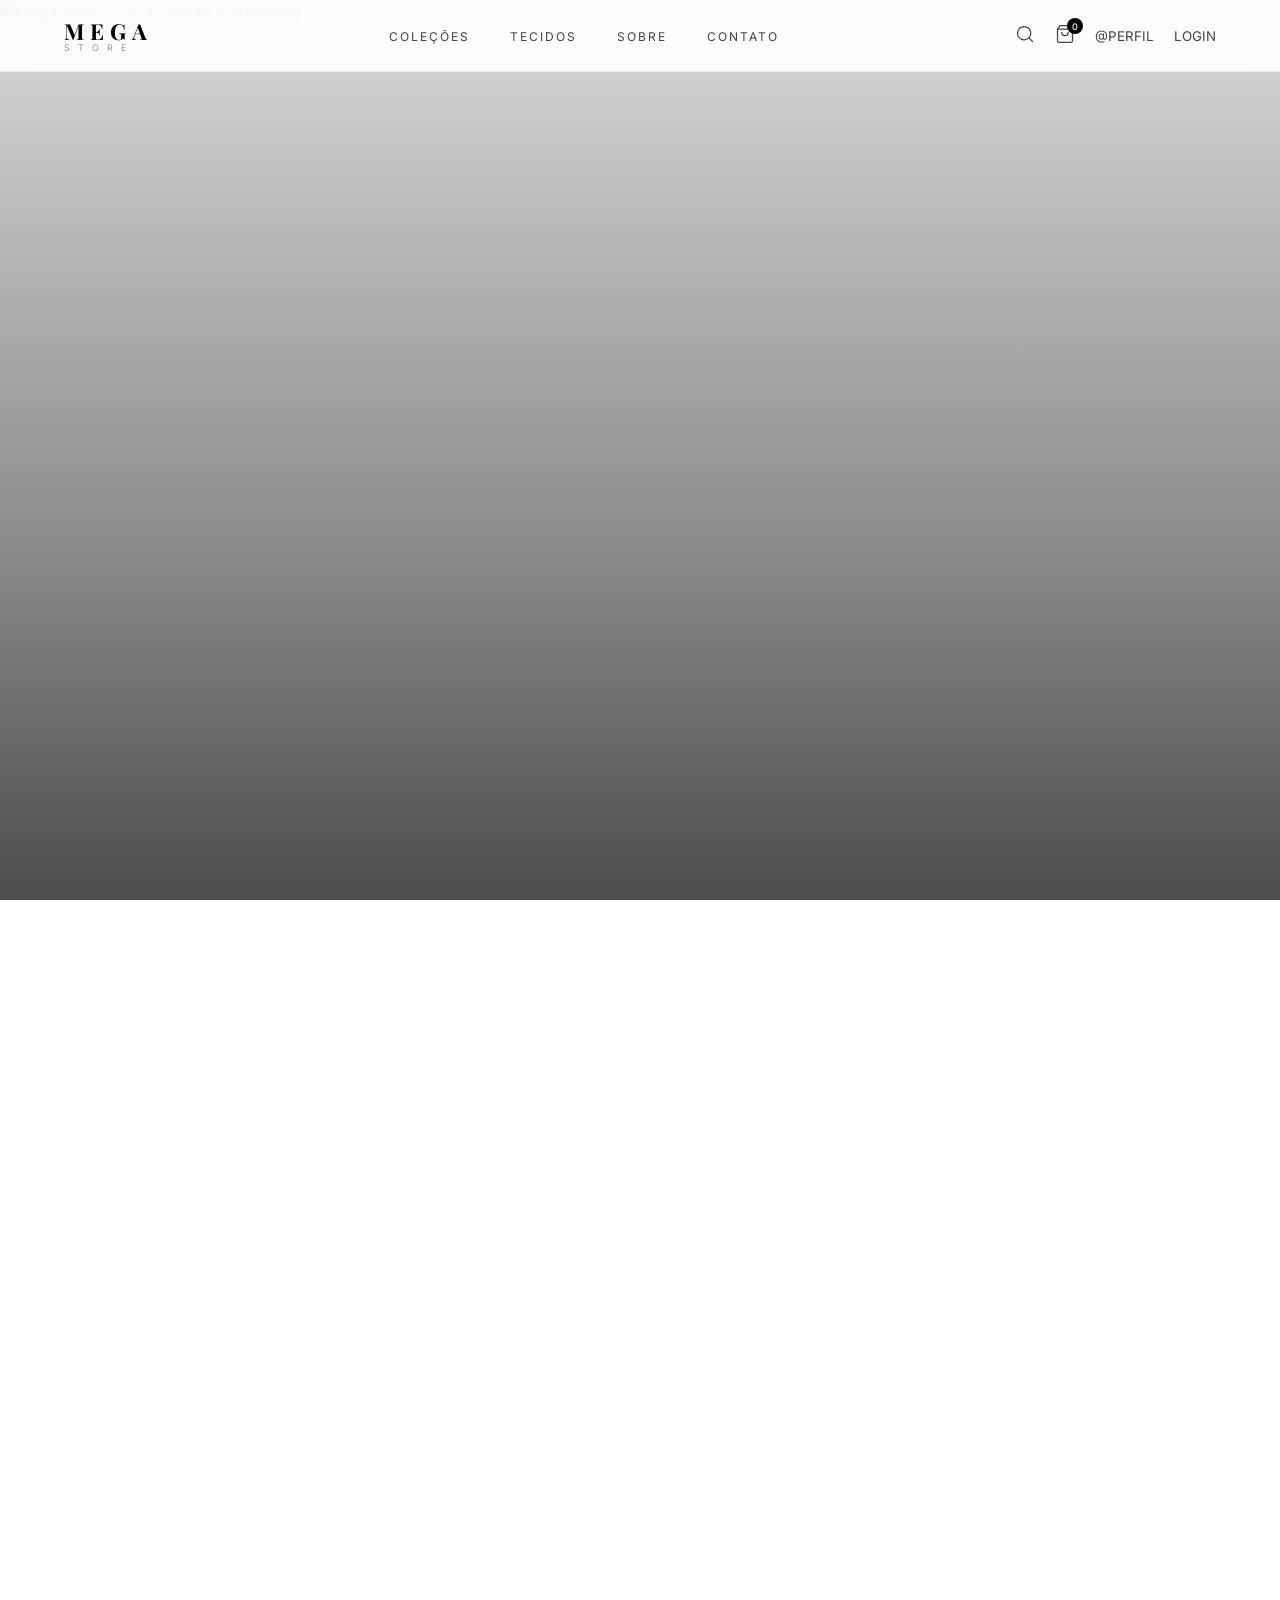
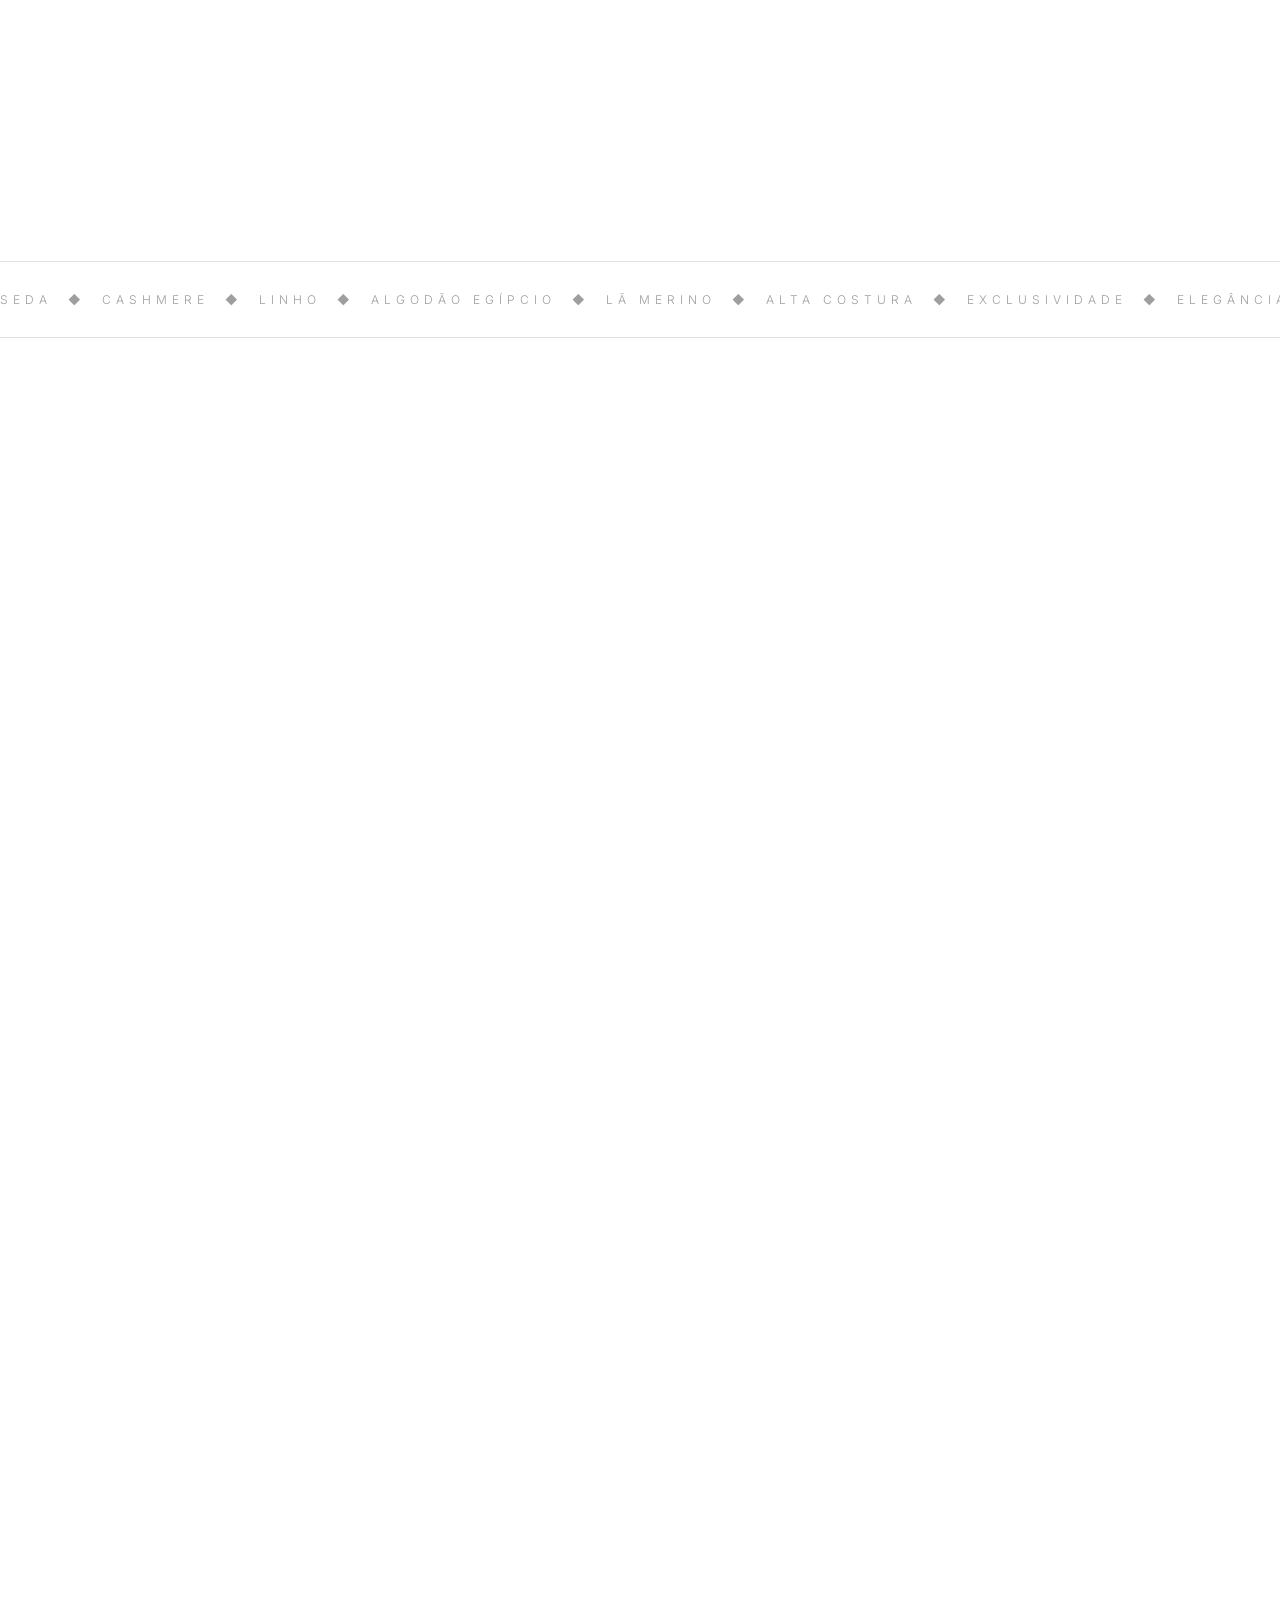
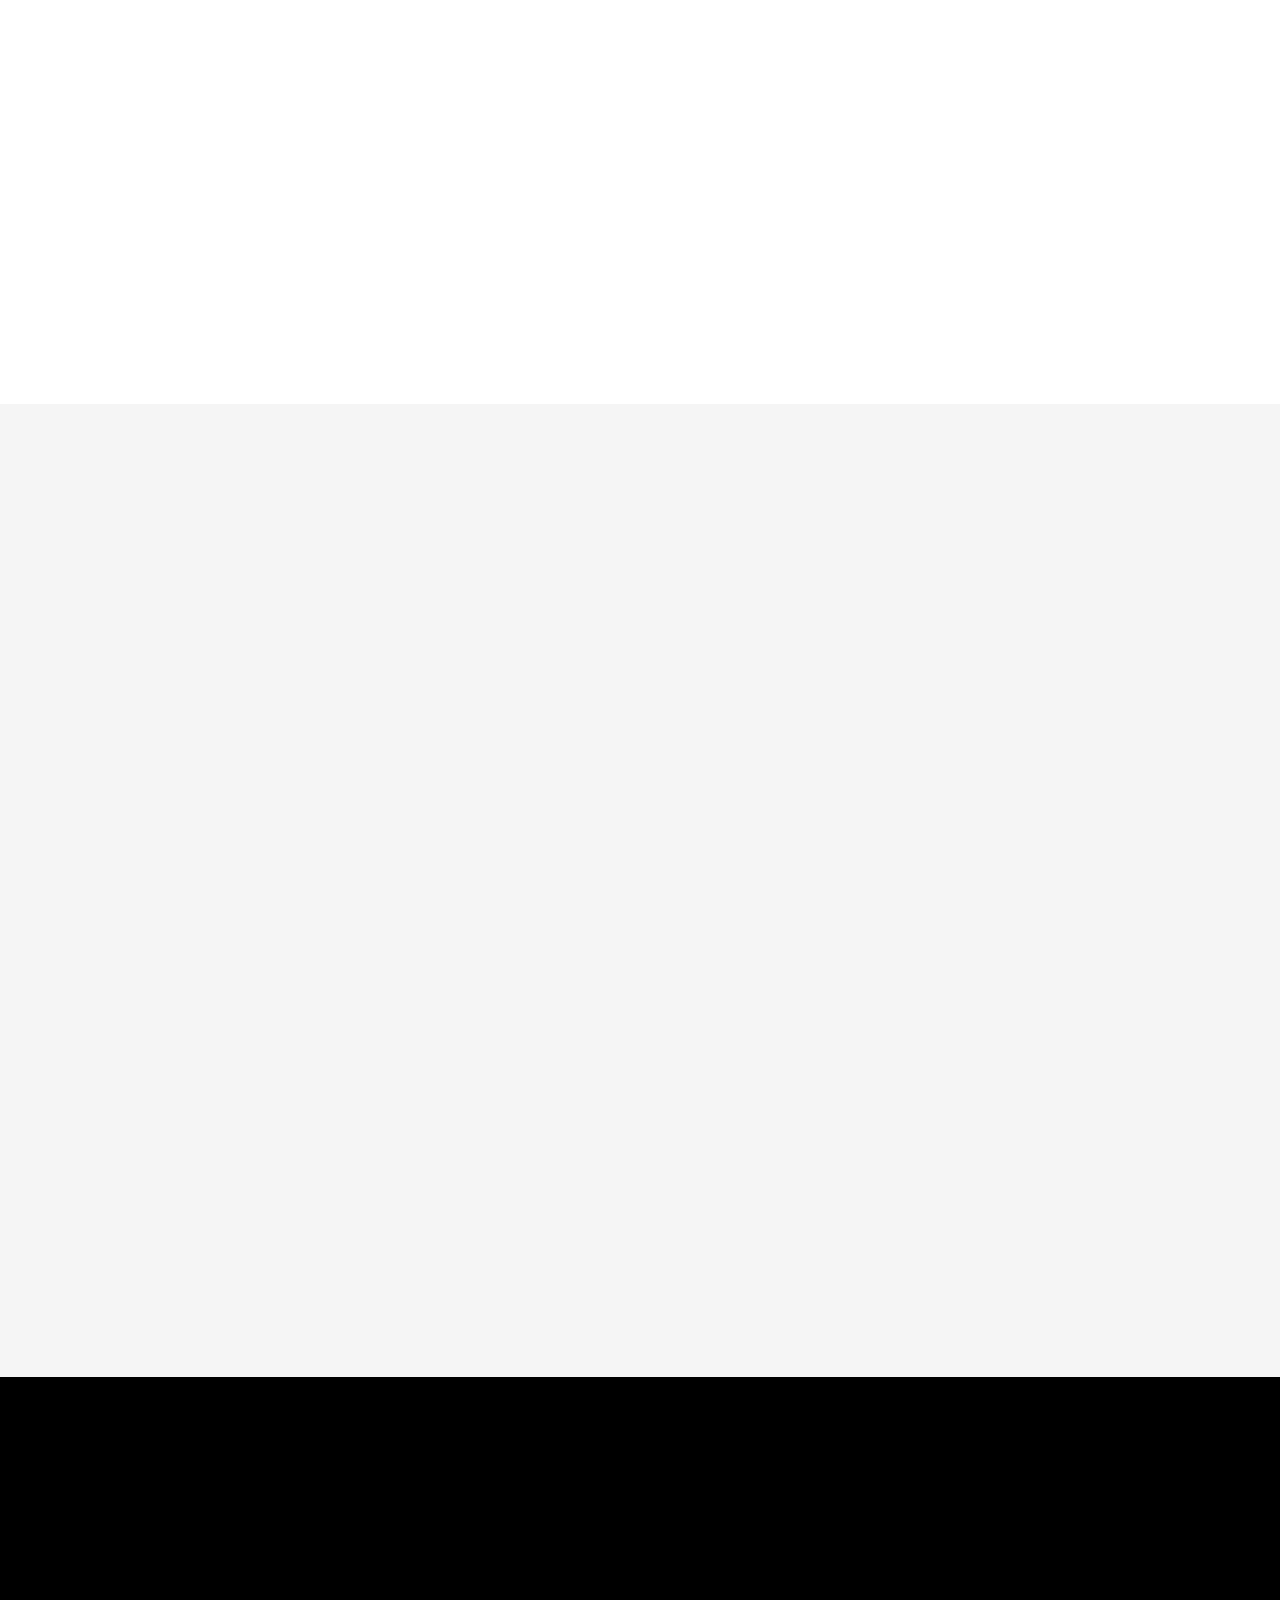
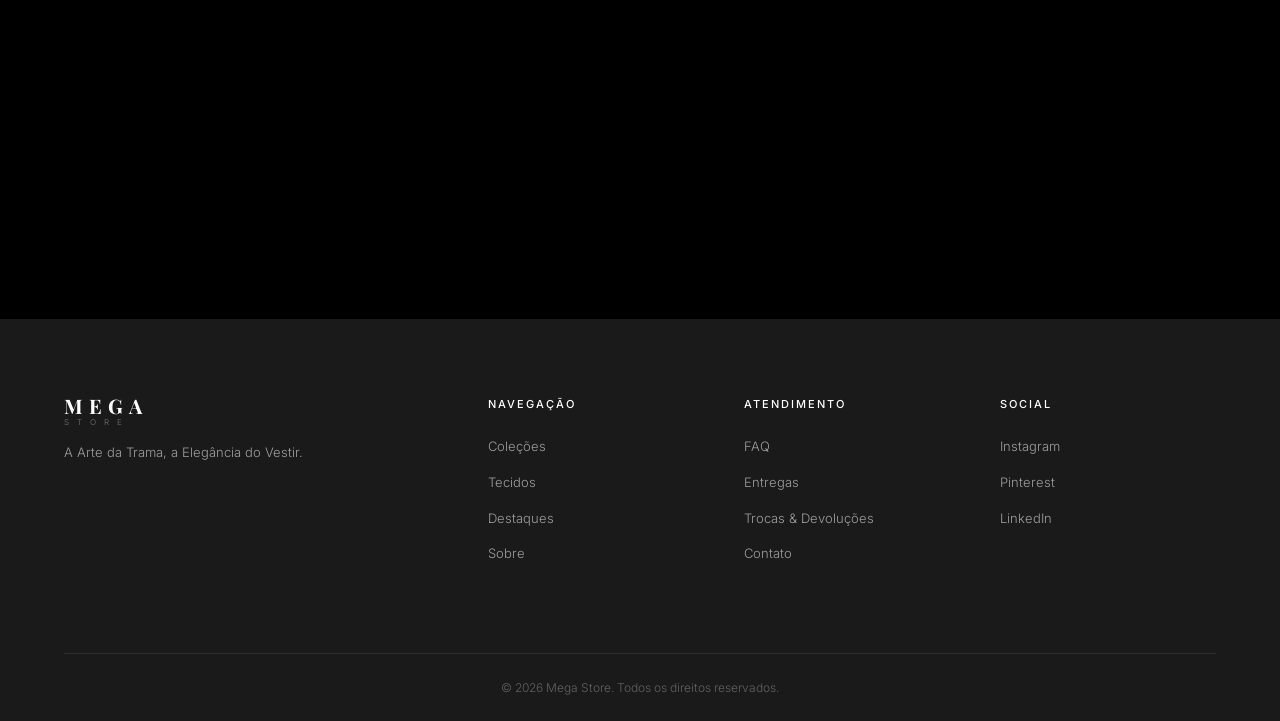
==== TCC_INTERLIGADO/home/Tl_principal.html @ 787e6106 "Organização_dos_arquivos Exclui versoes de arquivos que não estavam sendo utilizadas e organizei os " ====
<!DOCTYPE html>
<html lang="pt-BR">
<head>
    <meta charset="UTF-8">
    <meta name="viewport" content="width=device-width, initial-scale=1.0">
    <meta name="description" content="Mega Store — Alta costura, tecidos finos e roupas exclusivas. Descubra a arte da trama e a elegância do vestir.">
    <title>Mega Store | Alta Costura & Tecidos Finos</title>

    <!-- Google Fonts -->
    <link rel="preconnect" href="https://fonts.googleapis.com">
    <link rel="preconnect" href="https://fonts.gstatic.com" crossorigin>
    <link href="https://fonts.googleapis.com/css2?family=Playfair+Display:ital,wght@0,400;0,500;0,600;0,700;1,400;1,500&family=Inter:wght@200;300;400;500;600&display=swap" rel="stylesheet">

    <link rel="stylesheet" href="Tl_princip.css">
</head>
<body>

    <!-- ═══════════════ HEADER / NAVBAR ═══════════════ -->
    <header id="main-header" class="header">
        <div class="header__inner">
            <!-- Logo -->
            <a href="#" class="header__logo" id="logo">
                <span class="header__logo-text">MEGA</span>
                <span class="header__logo-sub">STORE</span>
            </a>

            <!-- Nav Links -->
            <nav class="header__nav" id="main-nav" aria-label="Navegação principal">
                <ul class="header__nav-list">
                    <li><a href="#colecoes" class="header__nav-link">Coleções</a></li>
                    <li><a href="#tecidos" class="header__nav-link">Tecidos</a></li>
                    <li><a href="#sobre" class="header__nav-link">Sobre</a></li>
                    <li><a href="#contato" class="header__nav-link">Contato</a></li>
                </ul>
            </nav>

            <!-- Icons -->
            <div class="header__icons">
                <button class="header__icon-btn" id="search-btn" aria-label="Buscar">
                    <!-- Search SVG -->
                    <svg xmlns="http://www.w3.org/2000/svg" width="20" height="20" viewBox="0 0 24 24" fill="none" stroke="currentColor" stroke-width="1.5" stroke-linecap="round" stroke-linejoin="round">
                        <circle cx="11" cy="11" r="8"></circle>
                        <line x1="21" y1="21" x2="16.65" y2="16.65"></line>
                    </svg>
                </button>
                
                <button class="header__icon-btn" id="perfil-btn" aria-label="Perfil">
                    <!-- Cart SVG -->
                    <svg xmlns="http://www.w3.org/2000/svg" width="20" height="20" viewBox="0 0 24 24" fill="none" stroke="currentColor" stroke-width="1.5" stroke-linecap="round" stroke-linejoin="round">
                        <path d="M6 2L3 6v14a2 2 0 0 0 2 2h14a2 2 0 0 0 2-2V6l-3-4z"></path>
                        <line x1="3" y1="6" x2="21" y2="6"></line>
                        <path d="M16 10a4 4 0 0 1-8 0"></path>
                    </svg>
                    <span class="header__cart-count" id="cart-count">0</span>
                </button>
                    <button class="header__icon-btn" id="cart-btn" aria-label="Carrinho">
                    <a href=""> @PERFIL </a>
                    </button>
                     <button class="header__icon-btn" id="cart-btn" aria-label="Carrinho">
                    <a href="../auth/Cadastro_mega_store.php"> LOGIN </a>
                    </button>
                <!-- Mobile Menu Toggle -->
                <button class="header__hamburger" id="hamburger-btn" aria-label="Abrir menu">d
                    <span></span>
                    <span></span>
                    <span></span>
                </button>
            </div>
        </div>

        <!-- Mobile Nav Overlay -->
        <div class="mobile-nav" id="mobile-nav">
            <ul class="mobile-nav__list">
                <li><a href="#colecoes" class="mobile-nav__link">Coleções</a></li>
                <li><a href="#tecidos" class="mobile-nav__link">Tecidos</a></li>
                <li><a href="#sobre" class="mobile-nav__link">Sobre</a></li>
                <li><a href="#contato" class="mobile-nav__link">Contato</a></li>
            </ul>
        </div>
    </header>

    
    <section class="hero" id="hero">
        <div class="hero__image-wrapper">
            <img src="img/hero.png" alt="Mega Store — Alta costura e elegância" class="hero__image" id="hero-image">
            <div class="hero__overlay"></div>
        </div>
        <div class="hero__content reveal">
            <p class="hero__subtitle">Alta Costura & Tecidos Finos</p>
            <h1 class="hero__title">A Arte da Trama,<br>a Elegância do Vestir</h1>
            <div class="hero__divider"></div>
            <a href="#colecoes" class="hero__cta" id="hero-cta">Explorar Coleção</a>
        </div>
    </section>

   
    <section class="categories" id="colecoes">
        <div class="categories__grid">
            <!-- Card 1: Tecidos Nobres -->
            <a href="#tecidos" class="category-card reveal" id="card-tecidos">
                <div class="category-card__image-wrapper">
                    <img src="img/tecidos-nobres.png" alt="Tecidos Nobres — Seda, Cashmere e Linho" class="category-card__image">
                </div>
                <div class="category-card__content">
                    <span class="category-card__label">Descubra</span>
                    <h2 class="category-card__title">Tecidos Nobres</h2>
                    <p class="category-card__desc">Seda italiana, cashmere mongol e linho belga — matérias-primas selecionadas com rigor artesanal.</p>
                    <span class="category-card__link">Ver Tecidos &rarr;</span>
                </div>
            </a>

            <!-- Card 2: Ready-to-Wear -->
            <a href="#destaques" class="category-card reveal" id="card-rtw">
                <div class="category-card__image-wrapper">
                    <img src="img/ready-to-wear.png" alt="Coleções Ready-to-Wear" class="category-card__image">
                </div>
                <div class="category-card__content">
                    <span class="category-card__label">Explore</span>
                    <h2 class="category-card__title">Coleções Ready-to-Wear</h2>
                    <p class="category-card__desc">Peças exclusivas que transitam do ateliê à vida. Alfaiataria impecável e design contemporâneo.</p>
                    <span class="category-card__link">Ver Coleção &rarr;</span>
                </div>
            </a>
        </div>
    </section>

    <div class="marquee" aria-hidden="true">
        <div class="marquee__track">
            <span>SEDA &nbsp;◆&nbsp; CASHMERE &nbsp;◆&nbsp; LINHO &nbsp;◆&nbsp; ALGODÃO EGÍPCIO &nbsp;◆&nbsp; LÃ MERINO &nbsp;◆&nbsp; ALTA COSTURA &nbsp;◆&nbsp; EXCLUSIVIDADE &nbsp;◆&nbsp; ELEGÂNCIA &nbsp;◆&nbsp;</span>
            <span>SEDA &nbsp;◆&nbsp; CASHMERE &nbsp;◆&nbsp; LINHO &nbsp;◆&nbsp; ALGODÃO EGÍPCIO &nbsp;◆&nbsp; LÃ MERINO &nbsp;◆&nbsp; ALTA COSTURA &nbsp;◆&nbsp; EXCLUSIVIDADE &nbsp;◆&nbsp; ELEGÂNCIA &nbsp;◆&nbsp;</span>
        </div>
    </div>

  
    <section class="products" id="destaques">
        <div class="products__header reveal">
            <span class="products__label">Curadoria</span>
            <h2 class="products__title">Destaques da Coleção</h2>
            <p class="products__subtitle">Peças selecionadas que definem a estação.</p>
        </div>

        <div class="products__grid">
            <!-- Product 1 -->
            <article class="product-card reveal" id="product-1">
                <div class="product-card__image-wrapper">
                    <img src="img/product-dress.png" alt="Vestido Noir Éternel" class="product-card__image">
                    <span class="product-card__badge">Novo</span>
                </div>
                <div class="product-card__info">
                    <h3 class="product-card__name">Vestido Noir Éternel</h3>
                    <p class="product-card__category">Alta Costura</p>
                    <p class="product-card__price">R$ 12.890</p>
                </div>
            </article>

            <!-- Product 2 -->
            <article class="product-card reveal" id="product-2">
                <div class="product-card__image-wrapper">
                    <img src="img/product-silk.png" alt="Seda Italiana Branca" class="product-card__image">
                </div>
                <div class="product-card__info">
                    <h3 class="product-card__name">Seda Italiana Pura</h3>
                    <p class="product-card__category">Tecidos Premium</p>
                    <p class="product-card__price">R$ 890 /metro</p>
                </div>
            </article>

            <!-- Product 3 -->
            <article class="product-card reveal" id="product-3">
                <div class="product-card__image-wrapper">
                    <img src="img/product-blazer.png" alt="Blazer Grafite Tailored" class="product-card__image">
                    <span class="product-card__badge">Exclusivo</span>
                </div>
                <div class="product-card__info">
                    <h3 class="product-card__name">Blazer Grafite Tailored</h3>
                    <p class="product-card__category">Ready-to-Wear</p>
                    <p class="product-card__price">R$ 4.590</p>
                </div>
            </article>

            <!-- Product 4 -->
            <article class="product-card reveal" id="product-4">
                <div class="product-card__image-wrapper">
                    <img src="img/tecidos-nobres.png" alt="Cashmere Mongol" class="product-card__image">
                </div>
                <div class="product-card__info">
                    <h3 class="product-card__name">Cashmere Mongol</h3>
                    <p class="product-card__category">Tecidos Premium</p>
                    <p class="product-card__price">R$ 1.290 /metro</p>
                </div>
            </article>

            <!-- Product 5 -->
            <article class="product-card reveal" id="product-5">
                <div class="product-card__image-wrapper">
                    <img src="img/ready-to-wear.png" alt="Trench Coat Ivoire" class="product-card__image">
                    <span class="product-card__badge">Novo</span>
                </div>
                <div class="product-card__info">
                    <h3 class="product-card__name">Trench Coat Ivoire</h3>
                    <p class="product-card__category">Alta Costura</p>
                    <p class="product-card__price">R$ 8.750</p>
                </div>
            </article>

            <!-- Product 6 -->
            <article class="product-card reveal" id="product-6">
                <div class="product-card__image-wrapper">
                    <img src="img/product-silk.png" alt="Linho Belga Natural" class="product-card__image">
                </div>
                <div class="product-card__info">
                    <h3 class="product-card__name">Linho Belga Natural</h3>
                    <p class="product-card__category">Tecidos Premium</p>
                    <p class="product-card__price">R$ 690 /metro</p>
                </div>
            </article>
        </div>
    </section>

    <!-- ═══════════════ ABOUT / STORY ═══════════════ -->
    <section class="story" id="sobre">
        <div class="story__inner">
            <div class="story__text reveal">
                <span class="story__label">Nossa Essência</span>
                <h2 class="story__title">Tradição, Artesania<br>& Inovação</h2>
                <p class="story__desc">Desde 1987, a Mega Store cultiva a arte de vestir com excelência. Cada peça é um encontro entre a tradição da alfaiataria europeia e a ousadia do design contemporâneo. Nossos tecidos são selecionados nas melhores tecelagens do mundo — de Como a Kyoto — para oferecer uma experiência sensorial única.</p>
                <a href="#contato" class="story__cta">Conheça Nossa História &rarr;</a>
            </div>
            <div class="story__visual reveal">
                <div class="story__image-frame">
                    <img src="img/product-dress.png" alt="Ateliê Mega Store" class="story__image">
                </div>
                <div class="story__accent-line"></div>
            </div>
        </div>
    </section>

    <!-- ═══════════════ NEWSLETTER ═══════════════ -->
    <section class="newsletter" id="contato">
        <div class="newsletter__inner reveal">
            <span class="newsletter__label">Exclusividade</span>
            <h2 class="newsletter__title">Receba Primeiro</h2>
            <p class="newsletter__desc">Inscreva-se para acesso antecipado a novas coleções, tecidos exclusivos e convites para eventos privados.</p>
            <form class="newsletter__form" id="newsletter-form">
                <div class="newsletter__input-wrapper">
                    <input type="email" class="newsletter__input" id="newsletter-email" placeholder="seu@email.com" required aria-label="Seu e-mail">
                    <button type="submit" class="newsletter__btn" id="newsletter-submit">Assinar</button>
                </div>
                <p class="newsletter__feedback" id="newsletter-feedback"></p>
            </form>
        </div>
    </section>

    <!-- ═══════════════ FOOTER ═══════════════ -->
    <footer class="footer" id="footer">
        <div class="footer__inner">
            <div class="footer__brand">
                <div class="footer__logo">
                    <span class="footer__logo-text">MEGA</span>
                    <span class="footer__logo-sub">STORE</span>
                </div>
                <p class="footer__tagline">A Arte da Trama, a Elegância do Vestir.</p>
            </div>

            <div class="footer__links">
                <div class="footer__col">
                    <h4 class="footer__col-title">Navegação</h4>
                    <ul>
                        <li><a href="#colecoes">Coleções</a></li>
                        <li><a href="#tecidos">Tecidos</a></li>
                        <li><a href="#destaques">Destaques</a></li>
                        <li><a href="#sobre">Sobre</a></li>
                    </ul>
                </div>
                <div class="footer__col">
                    <h4 class="footer__col-title">Atendimento</h4>
                    <ul>
                        <li><a href="#">FAQ</a></li>
                        <li><a href="#">Entregas</a></li>
                        <li><a href="#">Trocas & Devoluções</a></li>
                        <li><a href="#">Contato</a></li>
                    </ul>
                </div>
                <div class="footer__col">
                    <h4 class="footer__col-title">Social</h4>
                    <ul>
                        <li><a href="#">Instagram</a></li>
                        <li><a href="#">Pinterest</a></li>
                        <li><a href="#">LinkedIn</a></li>
                    </ul>
                </div>
            </div>
        </div>
        <div class="footer__bottom">
            <p>&copy; 2026 Mega Store. Todos os direitos reservados.</p>
        </div>
    </footer>

    <script src="Teste_prompt.js"></script>
</body>
</html>
---- TCC_INTERLIGADO/home/Tl_princip.css ----
/* ═══════════════════════════════════════════════════════════
   MEGA STORE — Luxury E-Commerce
   Design System & Page Styles
   ═══════════════════════════════════════════════════════════ */

/* ─── Reset & Base ─── */
*,
*::before,
*::after {
    margin: 0;
    padding: 0;
    box-sizing: border-box;
}

:root {
    /* Palette — strictly monochromatic */
    --white:       #FFFFFF;
    --off-white:   #FAFAFA;
    --gray-50:     #F5F5F5;
    --gray-100:    #EEEEEE;
    --gray-200:    #E0E0E0;
    --gray-300:    #BDBDBD;
    --gray-400:    #9E9E9E;
    --gray-500:    #757575;
    --gray-600:    #616161;
    --gray-700:    #424242;
    --gray-800:    #303030;
    --gray-900:    #1A1A1A;
    --black:       #000000;

    /* Typography */
    --font-serif:  'Playfair Display', 'Georgia', serif;
    --font-sans:   'Inter', 'Helvetica Neue', Arial, sans-serif;

    /* Spacing */
    --section-pad: clamp(80px, 10vw, 140px);
    --side-pad:    clamp(20px, 5vw, 80px);

    /* Transitions */
    --ease-out:   cubic-bezier(0.25, 0.46, 0.45, 0.94);
    --ease-silk:  cubic-bezier(0.22, 1, 0.36, 1);

    /* Header */
    --header-h:    72px;
}

html {
    scroll-behavior: smooth;
    -webkit-font-smoothing: antialiased;
    -moz-osx-font-smoothing: grayscale;
}

body {
    font-family: var(--font-sans);
    font-weight: 300;
    color: var(--gray-900);
    background: var(--white);
    line-height: 1.6;
    overflow-x: hidden;
}

a {
    text-decoration: none;
    color: inherit;
}

ul {
    list-style: none;
}

img {
    display: block;
    max-width: 100%;
    height: auto;
}

button {
    cursor: pointer;
    border: none;
    background: none;
    font-family: inherit;
    color: inherit;
}

/* ─── Reveal Animations ─── */
.reveal {
    opacity: 0;
    transform: translateY(40px);
    transition: opacity 0.9s var(--ease-silk), transform 0.9s var(--ease-silk);
}

.reveal.is-visible {
    opacity: 1;
    transform: translateY(0);
}

/* Staggered children */
.reveal:nth-child(2) { transition-delay: 0.1s; }
.reveal:nth-child(3) { transition-delay: 0.2s; }
.reveal:nth-child(4) { transition-delay: 0.3s; }
.reveal:nth-child(5) { transition-delay: 0.35s; }
.reveal:nth-child(6) { transition-delay: 0.4s; }


/* ═══════════════════════════════════════════════════════════
   HEADER
   ═══════════════════════════════════════════════════════════ */
.header {
    position: fixed;
    top: 0;
    left: 0;
    width: 100%;
    height: var(--header-h);
    z-index: 1000;
    background: rgba(255, 255, 255, 0.92);
    backdrop-filter: blur(16px);
    -webkit-backdrop-filter: blur(16px);
    border-bottom: 1px solid rgba(0, 0, 0, 0.06);
    transition: transform 0.45s var(--ease-silk), background 0.3s ease;
}

.header--hidden {
    transform: translateY(-100%);
}

.header__inner {
    max-width: 1400px;
    margin: 0 auto;
    height: 100%;
    display: flex;
    align-items: center;
    justify-content: space-between;
    padding: 0 var(--side-pad);
}

/* Logo */
.header__logo {
    display: flex;
    flex-direction: column;
    line-height: 1;
    gap: 1px;
}

.header__logo-text {
    font-family: var(--font-serif);
    font-size: 22px;
    font-weight: 700;
    letter-spacing: 6px;
    color: var(--black);
}

.header__logo-sub {
    font-family: var(--font-sans);
    font-size: 9px;
    font-weight: 300;
    letter-spacing: 8px;
    color: var(--gray-500);
    text-transform: uppercase;
}

/* Nav */
.header__nav-list {
    display: flex;
    gap: 40px;
}

.header__nav-link {
    font-size: 12px;
    font-weight: 400;
    letter-spacing: 2px;
    text-transform: uppercase;
    color: var(--gray-700);
    position: relative;
    padding: 4px 0;
    transition: color 0.3s ease;
}

.header__nav-link::after {
    content: '';
    position: absolute;
    bottom: 0;
    left: 0;
    width: 0;
    height: 1px;
    background: var(--black);
    transition: width 0.4s var(--ease-silk);
}

.header__nav-link:hover {
    color: var(--black);
}

.header__nav-link:hover::after {
    width: 100%;
}

/* Icon buttons */
.header__icons {
    display: flex;
    align-items: center;
    gap: 20px;
}

.header__icon-btn {
    position: relative;
    color: var(--gray-700);
    transition: color 0.3s ease;
}

.header__icon-btn:hover {
    color: var(--black);
}

.header__cart-count {
    position: absolute;
    top: -6px;
    right: -8px;
    background: var(--black);
    color: var(--white);
    font-size: 9px;
    font-weight: 500;
    width: 16px;
    height: 16px;
    border-radius: 50%;
    display: flex;
    align-items: center;
    justify-content: center;
}

/* Hamburger */
.header__hamburger {
    display: none;
    flex-direction: column;
    justify-content: center;
    gap: 5px;
    width: 24px;
    height: 24px;
}

.header__hamburger span {
    display: block;
    width: 100%;
    height: 1.5px;
    background: var(--black);
    transition: all 0.35s var(--ease-silk);
    transform-origin: center;
}

.header__hamburger.is-active span:nth-child(1) {
    transform: translateY(6.5px) rotate(45deg);
}

.header__hamburger.is-active span:nth-child(2) {
    opacity: 0;
}

.header__hamburger.is-active span:nth-child(3) {
    transform: translateY(-6.5px) rotate(-45deg);
}

/* Mobile nav */
.mobile-nav {
    position: fixed;
    top: var(--header-h);
    left: 0;
    width: 100%;
    height: calc(100vh - var(--header-h));
    background: rgba(255, 255, 255, 0.98);
    backdrop-filter: blur(20px);
    display: flex;
    align-items: center;
    justify-content: center;
    opacity: 0;
    pointer-events: none;
    transition: opacity 0.4s var(--ease-silk);
    z-index: 999;
}

.mobile-nav.is-open {
    opacity: 1;
    pointer-events: all;
}

.mobile-nav__list {
    text-align: center;
    display: flex;
    flex-direction: column;
    gap: 32px;
}

.mobile-nav__link {
    font-family: var(--font-serif);
    font-size: 28px;
    font-weight: 400;
    letter-spacing: 3px;
    text-transform: uppercase;
    color: var(--black);
    transition: opacity 0.3s ease;
}

.mobile-nav__link:hover {
    opacity: 0.5;
}


/* ═══════════════════════════════════════════════════════════
   HERO
   ═══════════════════════════════════════════════════════════ */
.hero {
    position: relative;
    width: 100%;
    height: 100vh;
    min-height: 600px;
    overflow: hidden;
}

.hero__image-wrapper {
    position: absolute;
    inset: 0;
}

.hero__image {
    width: 100%;
    height: 100%;
    object-fit: cover;
    object-position: center 20%;
    transition: none !important;
}



.hero__overlay {
    position: absolute;
    inset: 0;
    background: linear-gradient(
        to bottom,
        rgba(0, 0, 0, 0.15) 0%,
        rgba(0, 0, 0, 0.45) 60%,
        rgba(0, 0, 0, 0.7) 100%
    );
}

.hero__content {
    position: absolute;
    bottom: 0;
    left: 0;
    right: 0;
    padding: 0 var(--side-pad) clamp(60px, 10vh, 120px);
    color: var(--white);
    max-width: 900px;
}

.hero__subtitle {
    font-size: 11px;
    font-weight: 400;
    letter-spacing: 5px;
    text-transform: uppercase;
    margin-bottom: 20px;
    opacity: 0.8;
}

.hero__title {
    font-family: var(--font-serif);
    font-size: clamp(36px, 5.5vw, 68px);
    font-weight: 400;
    line-height: 1.15;
    letter-spacing: -0.5px;
    margin-bottom: 28px;
}

.hero__divider {
    width: 60px;
    height: 1px;
    background: rgba(255, 255, 255, 0.5);
    margin-bottom: 32px;
}

.hero__cta {
    display: inline-block;
    font-size: 11px;
    font-weight: 400;
    letter-spacing: 3px;
    text-transform: uppercase;
    color: var(--white);
    border: 1px solid rgba(255, 255, 255, 0.6);
    padding: 16px 40px;
    transition: all 0.4s var(--ease-silk);
}

.hero__cta:hover {
    background: var(--white);
    color: var(--black);
    border-color: var(--white);
}


/* ═══════════════════════════════════════════════════════════
   CATEGORIES
   ═══════════════════════════════════════════════════════════ */
.categories {
    padding: var(--section-pad) var(--side-pad);
}

.categories__grid {
    max-width: 1400px;
    margin: 0 auto;
    display: grid;
    grid-template-columns: 1fr 1fr;
    gap: 24px;
}

.category-card {
    position: relative;
    display: block;
    overflow: hidden;
    aspect-ratio: 4 / 5;
    background: var(--gray-50);
}

.category-card__image-wrapper {
    position: absolute;
    inset: 0;
    overflow: hidden;
}

.category-card__image {
    width: 100%;
    height: 100%;
    object-fit: cover;
    transition: transform 0.8s var(--ease-silk), filter 0.8s var(--ease-silk);
    filter: brightness(0.85);
}

.category-card:hover .category-card__image {
    transform: scale(1.05);
    filter: brightness(0.7);
}

.category-card__content {
    position: absolute;
    bottom: 0;
    left: 0;
    right: 0;
    padding: 40px;
    color: var(--white);
    z-index: 2;
    background: linear-gradient(to top, rgba(0,0,0,0.5) 0%, transparent 100%);
    padding-top: 80px;
}

.category-card__label {
    font-size: 10px;
    font-weight: 400;
    letter-spacing: 4px;
    text-transform: uppercase;
    opacity: 0.7;
    margin-bottom: 8px;
    display: block;
}

.category-card__title {
    font-family: var(--font-serif);
    font-size: clamp(24px, 3vw, 36px);
    font-weight: 400;
    margin-bottom: 12px;
    line-height: 1.2;
}

.category-card__desc {
    font-size: 13px;
    line-height: 1.6;
    opacity: 0.8;
    max-width: 360px;
    margin-bottom: 16px;
}

.category-card__link {
    font-size: 11px;
    letter-spacing: 2px;
    text-transform: uppercase;
    opacity: 0;
    transform: translateY(8px);
    transition: all 0.4s var(--ease-silk);
    display: inline-block;
}

.category-card:hover .category-card__link {
    opacity: 1;
    transform: translateY(0);
}


/* ═══════════════════════════════════════════════════════════
   MARQUEE
   ═══════════════════════════════════════════════════════════ */
.marquee {
    padding: 28px 0;
    overflow: hidden;
    border-top: 1px solid var(--gray-200);
    border-bottom: 1px solid var(--gray-200);
}

.marquee__track {
    display: flex;
    white-space: nowrap;
    animation: marquee-scroll 30s linear infinite;
}

.marquee__track span {
    font-family: var(--font-sans);
    font-size: 12px;
    font-weight: 300;
    letter-spacing: 5px;
    color: var(--gray-400);
    text-transform: uppercase;
    flex-shrink: 0;
    padding-right: 16px;
}

@keyframes marquee-scroll {
    0%   { transform: translateX(0); }
    100% { transform: translateX(-50%); }
}


/* ═══════════════════════════════════════════════════════════
   PRODUCTS GRID
   ═══════════════════════════════════════════════════════════ */
.products {
    padding: var(--section-pad) var(--side-pad);
}

.products__header {
    text-align: center;
    max-width: 600px;
    margin: 0 auto clamp(48px, 6vw, 80px);
}

.products__label {
    font-size: 10px;
    font-weight: 400;
    letter-spacing: 5px;
    text-transform: uppercase;
    color: var(--gray-400);
    display: block;
    margin-bottom: 16px;
}

.products__title {
    font-family: var(--font-serif);
    font-size: clamp(28px, 4vw, 44px);
    font-weight: 400;
    color: var(--black);
    margin-bottom: 16px;
}

.products__subtitle {
    font-size: 14px;
    color: var(--gray-500);
}

.products__grid {
    max-width: 1400px;
    margin: 0 auto;
    display: grid;
    grid-template-columns: repeat(3, 1fr);
    gap: 24px;
}

/* Product Card */
.product-card {
    position: relative;
    cursor: pointer;
}

.product-card__image-wrapper {
    position: relative;
    overflow: hidden;
    aspect-ratio: 3 / 4;
    background: var(--gray-50);
    margin-bottom: 16px;
}

.product-card__image {
    width: 100%;
    height: 100%;
    object-fit: cover;
    transition: transform 0.7s var(--ease-silk), opacity 0.5s ease;
}

.product-card:hover .product-card__image {
    transform: scale(1.04);
}

.product-card__badge {
    position: absolute;
    top: 16px;
    left: 16px;
    font-size: 9px;
    font-weight: 500;
    letter-spacing: 2px;
    text-transform: uppercase;
    background: var(--black);
    color: var(--white);
    padding: 6px 14px;
}

.product-card__info {
    padding: 0 4px;
}

.product-card__name {
    font-family: var(--font-serif);
    font-size: 16px;
    font-weight: 500;
    color: var(--black);
    margin-bottom: 4px;
}

.product-card__category {
    font-size: 11px;
    font-weight: 300;
    letter-spacing: 1.5px;
    text-transform: uppercase;
    color: var(--gray-400);
    margin-bottom: 8px;
}

.product-card__price {
    font-size: 14px;
    font-weight: 400;
    color: var(--gray-700);
}


/* ═══════════════════════════════════════════════════════════
   STORY / ABOUT
   ═══════════════════════════════════════════════════════════ */
.story {
    padding: var(--section-pad) var(--side-pad);
    background: var(--gray-50);
}

.story__inner {
    max-width: 1400px;
    margin: 0 auto;
    display: grid;
    grid-template-columns: 1fr 1fr;
    gap: clamp(40px, 6vw, 100px);
    align-items: center;
}

.story__label {
    font-size: 10px;
    font-weight: 400;
    letter-spacing: 5px;
    text-transform: uppercase;
    color: var(--gray-400);
    display: block;
    margin-bottom: 20px;
}

.story__title {
    font-family: var(--font-serif);
    font-size: clamp(28px, 3.5vw, 44px);
    font-weight: 400;
    color: var(--black);
    line-height: 1.2;
    margin-bottom: 24px;
}

.story__desc {
    font-size: 14px;
    line-height: 1.8;
    color: var(--gray-600);
    margin-bottom: 32px;
    max-width: 500px;
}

.story__cta {
    font-size: 12px;
    font-weight: 400;
    letter-spacing: 2px;
    text-transform: uppercase;
    color: var(--black);
    border-bottom: 1px solid var(--black);
    padding-bottom: 4px;
    transition: opacity 0.3s ease;
}

.story__cta:hover {
    opacity: 0.5;
}

.story__visual {
    position: relative;
}

.story__image-frame {
    overflow: hidden;
    aspect-ratio: 3 / 4;
}

.story__image {
    width: 100%;
    height: 100%;
    object-fit: cover;
    transition: transform 0.8s var(--ease-silk);
}

.story__image-frame:hover .story__image {
    transform: scale(1.03);
}

.story__accent-line {
    position: absolute;
    top: -20px;
    right: -20px;
    width: 1px;
    height: 80px;
    background: var(--black);
}


/* ═══════════════════════════════════════════════════════════
   NEWSLETTER
   ═══════════════════════════════════════════════════════════ */
.newsletter {
    padding: var(--section-pad) var(--side-pad);
    background: var(--black);
    color: var(--white);
}

.newsletter__inner {
    max-width: 600px;
    margin: 0 auto;
    text-align: center;
}

.newsletter__label {
    font-size: 10px;
    font-weight: 400;
    letter-spacing: 5px;
    text-transform: uppercase;
    color: var(--gray-400);
    display: block;
    margin-bottom: 16px;
}

.newsletter__title {
    font-family: var(--font-serif);
    font-size: clamp(28px, 4vw, 44px);
    font-weight: 400;
    margin-bottom: 16px;
}

.newsletter__desc {
    font-size: 14px;
    line-height: 1.7;
    color: var(--gray-400);
    margin-bottom: 40px;
}

.newsletter__form {
    width: 100%;
}

.newsletter__input-wrapper {
    display: flex;
    border-bottom: 1px solid var(--gray-600);
    padding-bottom: 2px;
    transition: border-color 0.3s ease;
}

.newsletter__input-wrapper:focus-within {
    border-color: var(--white);
}

.newsletter__input {
    flex: 1;
    background: none;
    border: none;
    outline: none;
    font-family: var(--font-sans);
    font-size: 14px;
    font-weight: 300;
    color: var(--white);
    padding: 12px 0;
    letter-spacing: 0.5px;
}

.newsletter__input::placeholder {
    color: var(--gray-600);
}

.newsletter__btn {
    font-size: 11px;
    font-weight: 400;
    letter-spacing: 3px;
    text-transform: uppercase;
    color: var(--white);
    padding: 12px 24px;
    transition: opacity 0.3s ease;
}

.newsletter__btn:hover {
    opacity: 0.6;
}

.newsletter__feedback {
    margin-top: 16px;
    font-size: 13px;
    color: var(--gray-300);
    min-height: 20px;
    transition: opacity 0.3s ease;
}


/* ═══════════════════════════════════════════════════════════
   FOOTER
   ═══════════════════════════════════════════════════════════ */
.footer {
    padding: clamp(48px, 6vw, 80px) var(--side-pad) 0;
    background: var(--gray-900);
    color: var(--gray-400);
}

.footer__inner {
    max-width: 1400px;
    margin: 0 auto;
    display: grid;
    grid-template-columns: 1fr 2fr;
    gap: 60px;
    padding-bottom: clamp(48px, 6vw, 80px);
    border-bottom: 1px solid rgba(255, 255, 255, 0.08);
}

.footer__logo {
    display: flex;
    flex-direction: column;
    line-height: 1;
    gap: 2px;
    margin-bottom: 16px;
}

.footer__logo-text {
    font-family: var(--font-serif);
    font-size: 20px;
    font-weight: 700;
    letter-spacing: 6px;
    color: var(--white);
}

.footer__logo-sub {
    font-family: var(--font-sans);
    font-size: 8px;
    font-weight: 300;
    letter-spacing: 8px;
    color: var(--gray-500);
    text-transform: uppercase;
}

.footer__tagline {
    font-size: 13px;
    line-height: 1.6;
    max-width: 280px;
}

.footer__links {
    display: grid;
    grid-template-columns: repeat(3, 1fr);
    gap: 40px;
}

.footer__col-title {
    font-size: 11px;
    font-weight: 500;
    letter-spacing: 2px;
    text-transform: uppercase;
    color: var(--white);
    margin-bottom: 20px;
}

.footer__col li {
    margin-bottom: 10px;
}

.footer__col a {
    font-size: 13px;
    transition: color 0.3s ease;
}

.footer__col a:hover {
    color: var(--white);
}

.footer__bottom {
    max-width: 1400px;
    margin: 0 auto;
    padding: 24px 0;
    text-align: center;
    font-size: 12px;
    color: var(--gray-600);
}


/* ═══════════════════════════════════════════════════════════
   RESPONSIVE
   ═══════════════════════════════════════════════════════════ */

/* Tablet */
@media (max-width: 1024px) {
    .header__nav {
        display: none;
    }

    .header__hamburger {
        display: flex;
    }

    .categories__grid {
        gap: 16px;
    }

    .products__grid {
        grid-template-columns: repeat(2, 1fr);
    }

    .story__inner {
        grid-template-columns: 1fr;
        gap: 48px;
    }

    .story__visual {
        order: -1;
    }

    .story__image-frame {
        aspect-ratio: 16 / 9;
    }

    .footer__inner {
        grid-template-columns: 1fr;
        gap: 40px;
    }
}

/* Mobile */
@media (max-width: 640px) {
    :root {
        --header-h: 60px;
    }

    .categories__grid {
        grid-template-columns: 1fr;
    }

    .category-card {
        aspect-ratio: 3 / 4;
    }

    .products__grid {
        grid-template-columns: 1fr;
        gap: 40px;
    }

    .product-card__image-wrapper {
        aspect-ratio: 1 / 1;
    }

    .footer__links {
        grid-template-columns: 1fr;
        gap: 32px;
    }

    .hero__content {
        padding-bottom: 48px;
    }

    .newsletter__input-wrapper {
        flex-direction: column;
        gap: 16px;
        border-bottom: none;
    }

    .newsletter__input {
        border-bottom: 1px solid var(--gray-600);
    }

    .newsletter__btn {
        align-self: flex-start;
        padding-left: 0;
    }
}
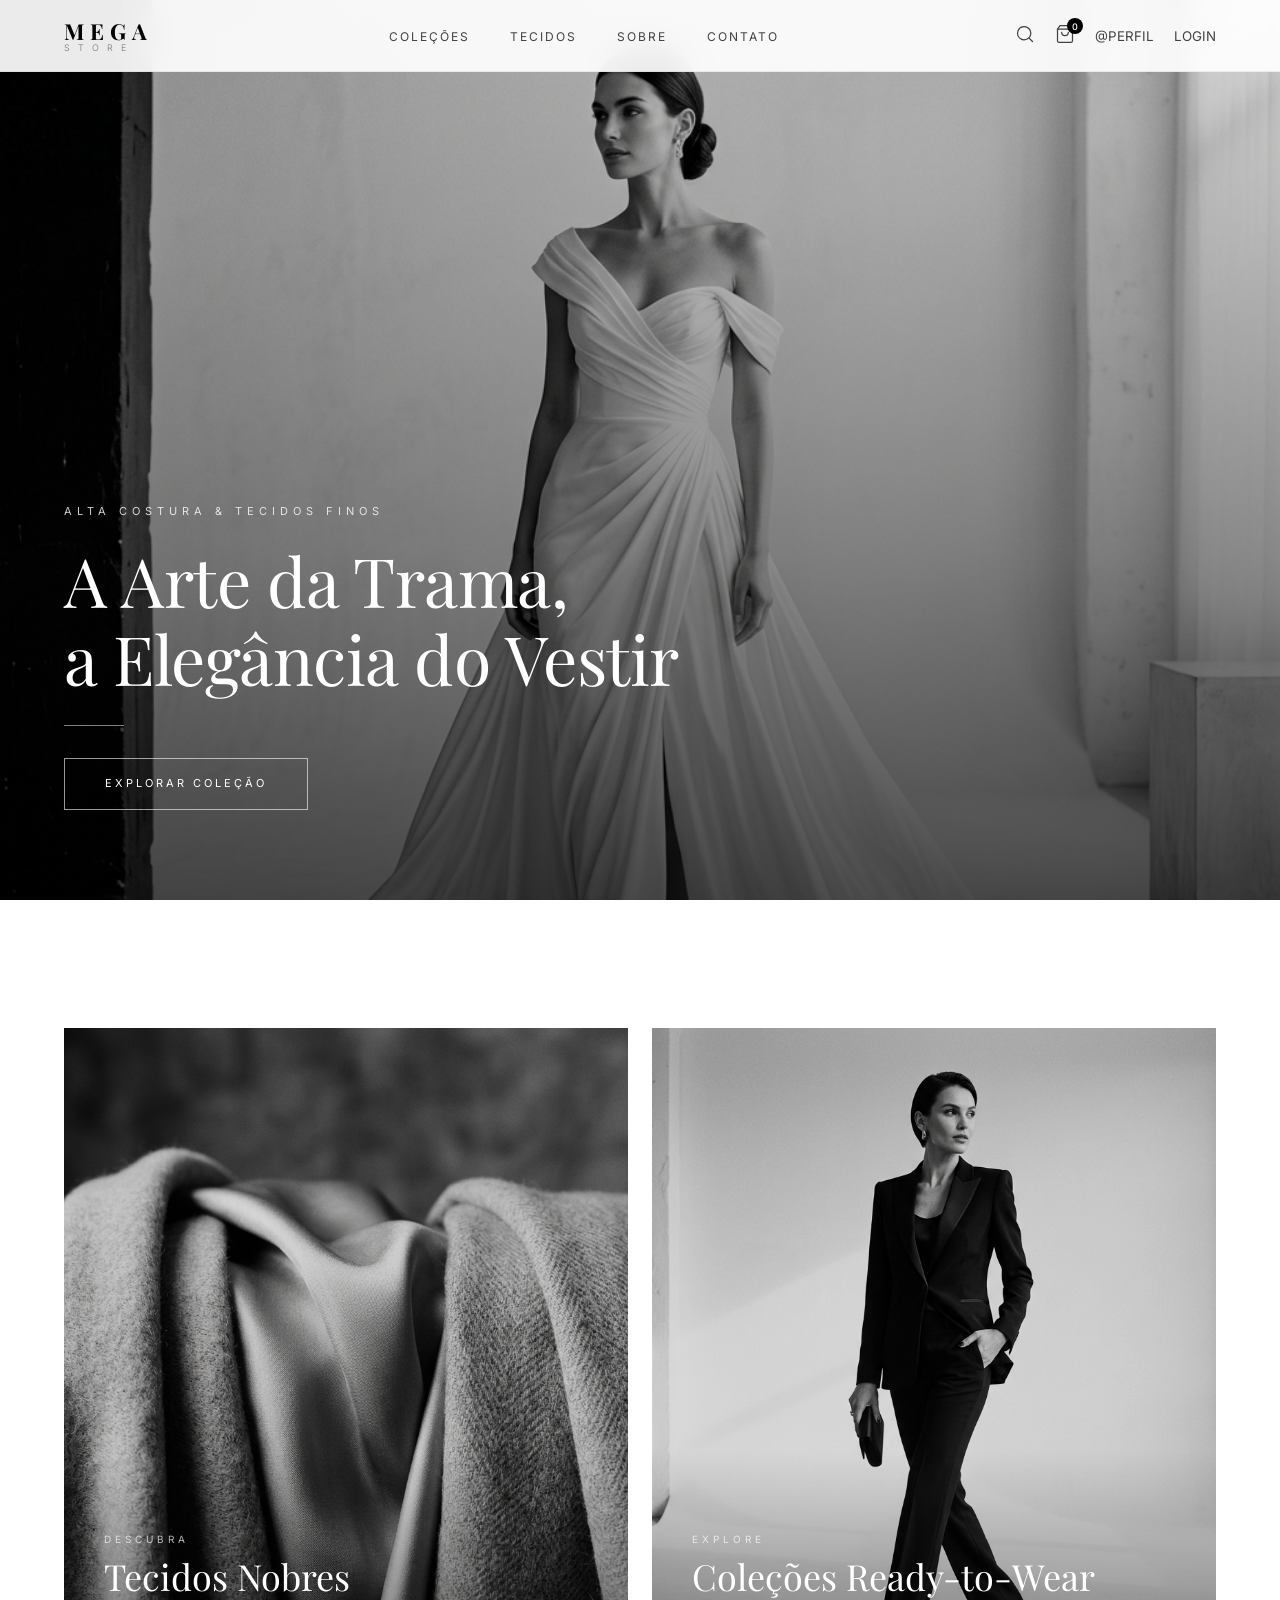
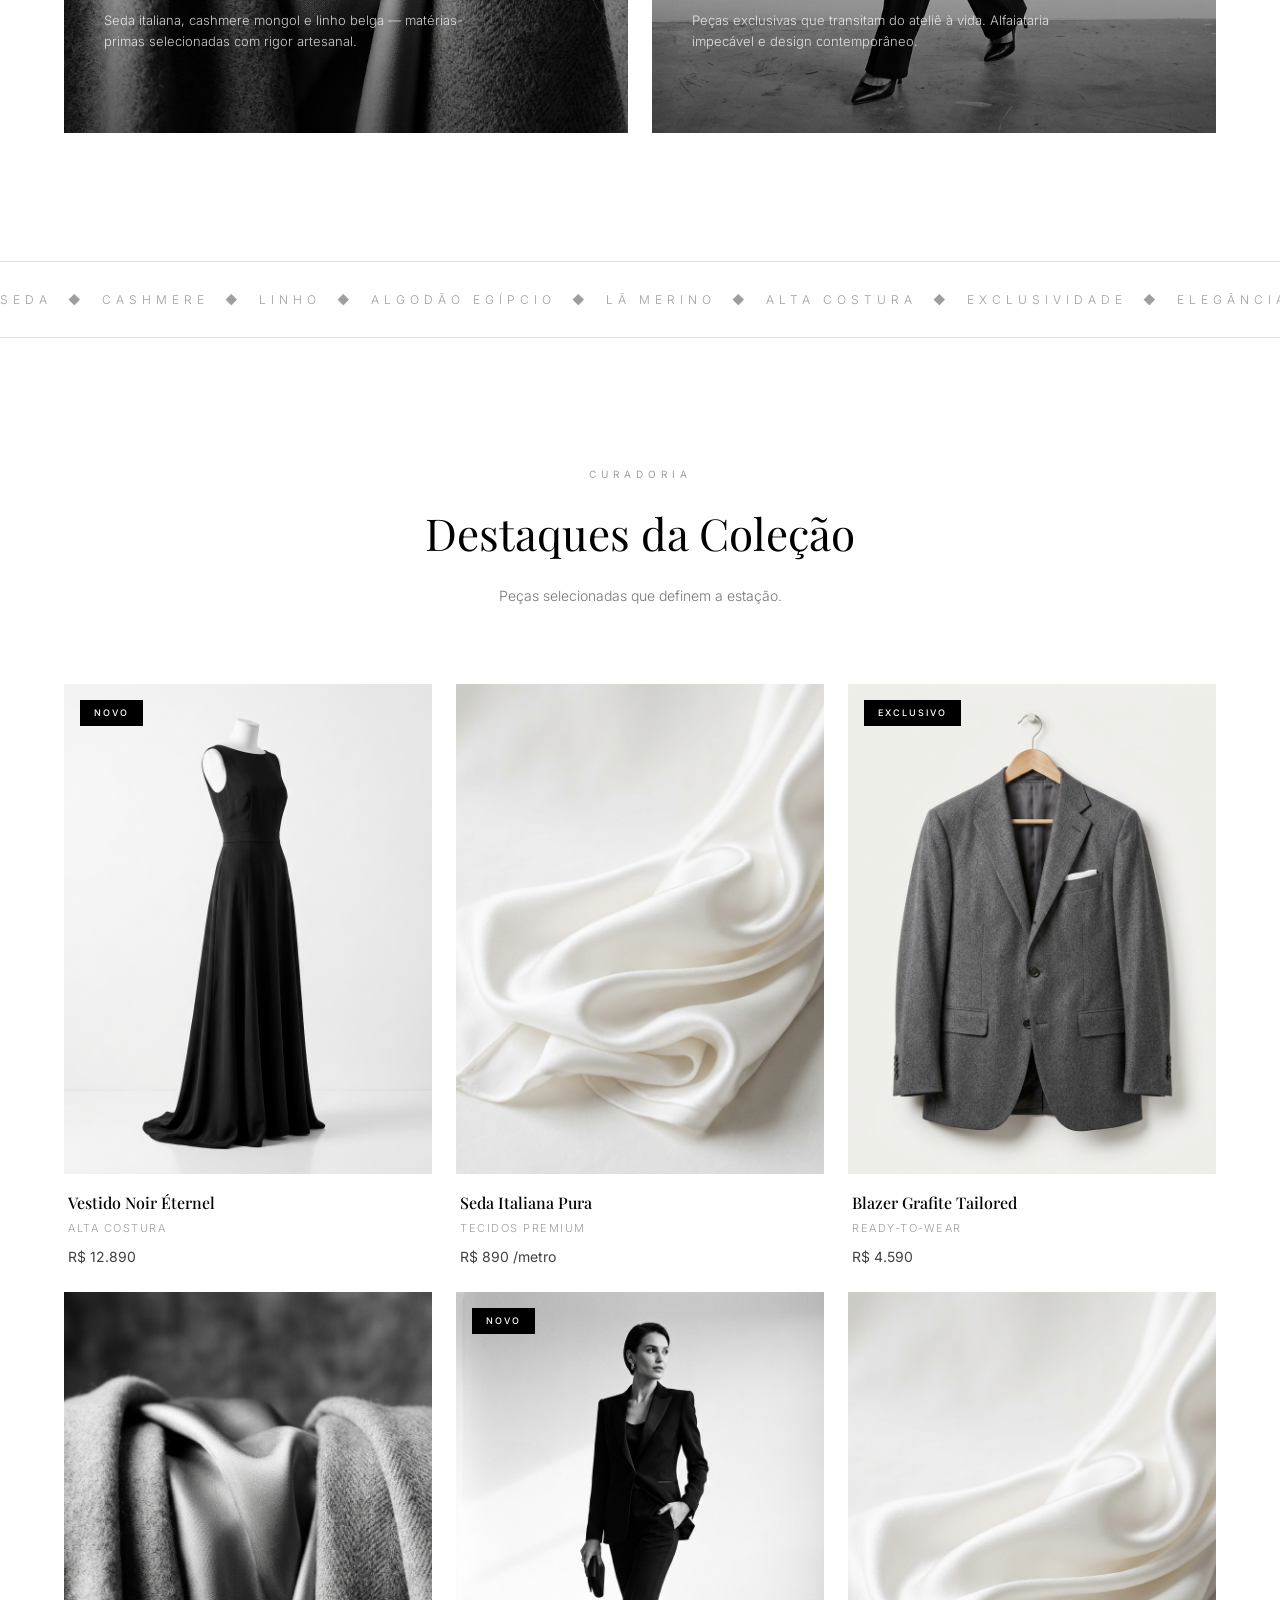
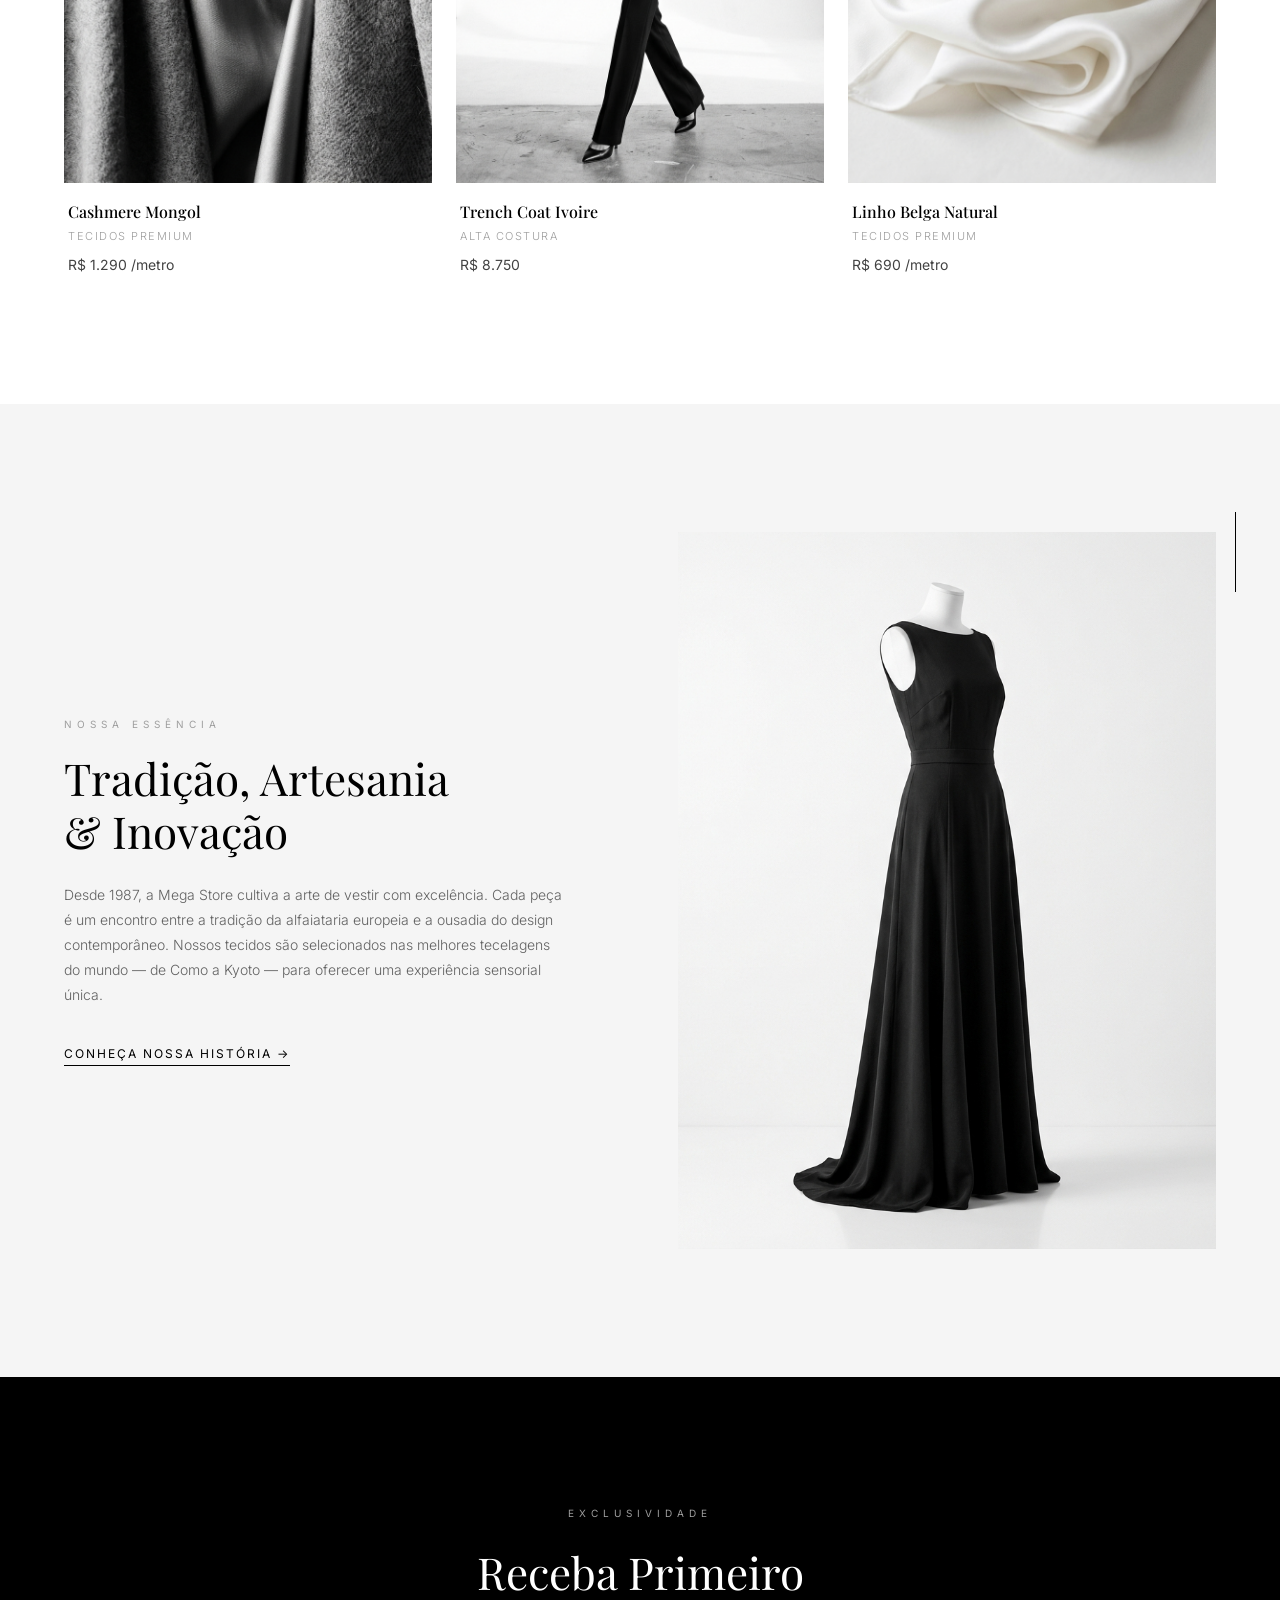
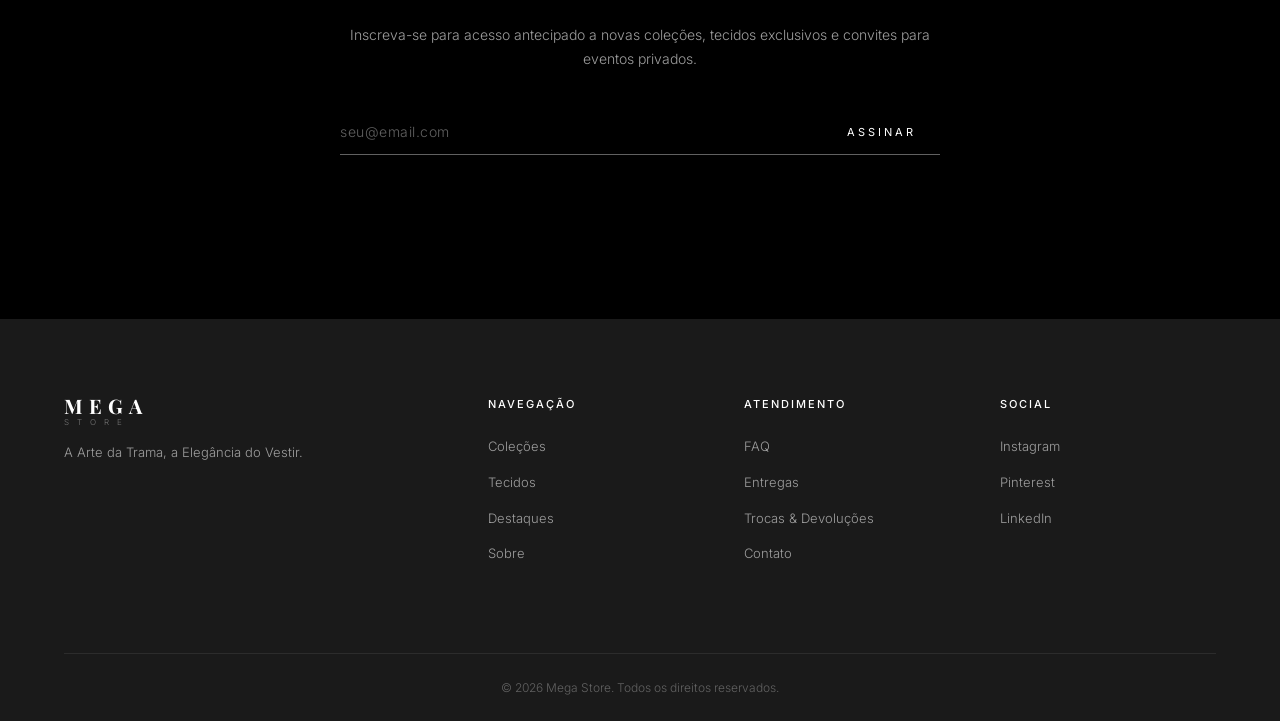
==== commit 4fc7ae2a: "algumas coisas do admin" ====
--- a/TCC_INTERLIGADO/home/Tl_principal.html
+++ b/TCC_INTERLIGADO/home/Tl_principal.html
@@ -99,7 +99,7 @@
             <!-- Card 1: Tecidos Nobres -->
             <a href="#tecidos" class="category-card reveal" id="card-tecidos">
                 <div class="category-card__image-wrapper">
-                    <img src="img/tecidos-nobres.png" alt="Tecidos Nobres — Seda, Cashmere e Linho" class="category-card__image">
+                    <img src="img/tecidos-nobres.png" alt="Tecidos nobres — seda, cashmere e linho" class="category-card__image">
                 </div>
                 <div class="category-card__content">
                     <span class="category-card__label">Descubra</span>
@@ -296,6 +296,6 @@
         </div>
     </footer>
 
-    <script src="Teste_prompt.js"></script>
+    <script src="Tl_princip.js"></script>
 </body>
 </html>
